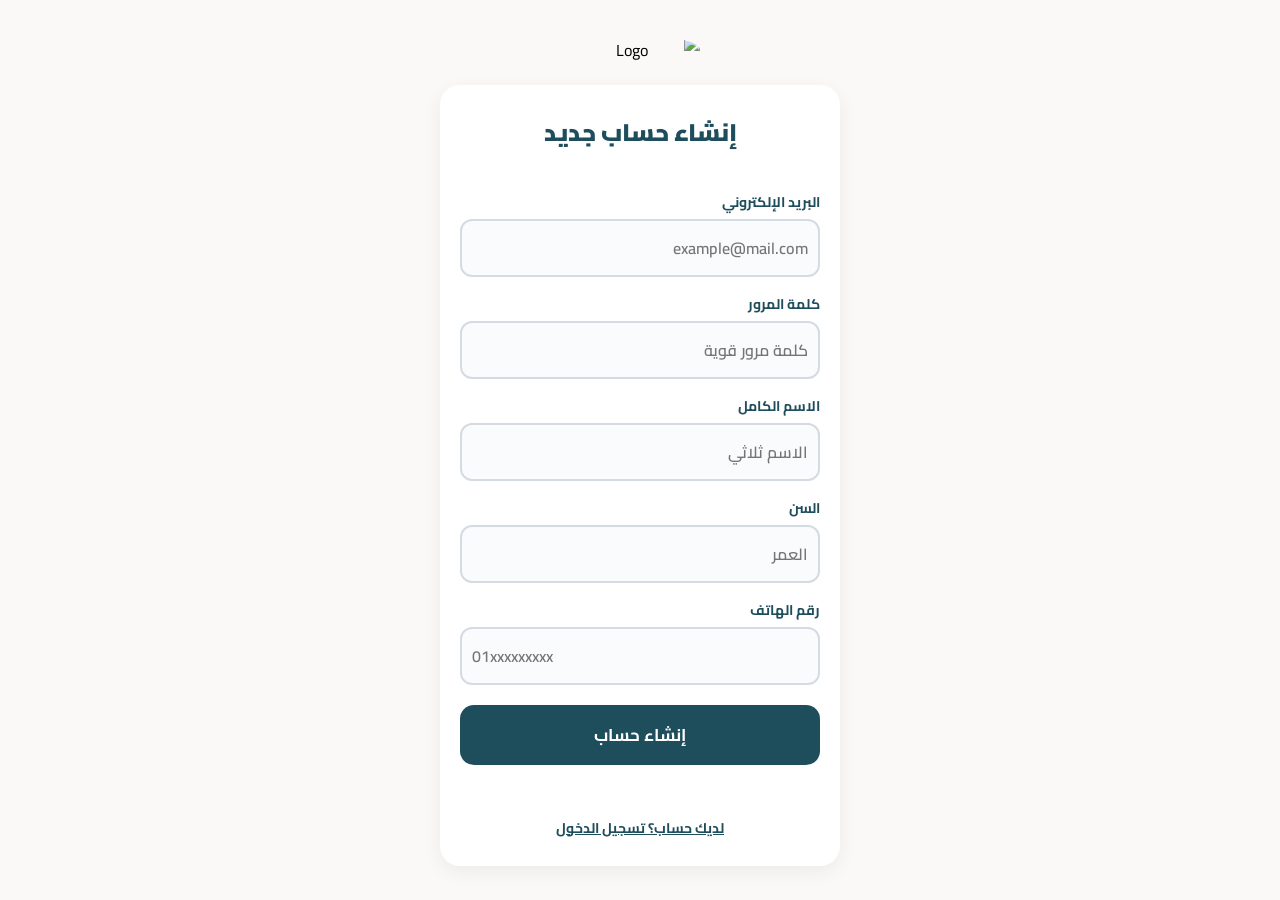
==== index.html @ 2b5a4156 "Rename syff.html to index.html" ====
<!DOCTYPE html>
<html lang="ar" dir="rtl">
<head>
    <meta charset="UTF-8">
    <meta name="viewport" content="width=device-width, initial-scale=1.0">
    <title>مركز سيبويه</title>
    <link href="https://fonts.googleapis.com/css2?family=Cairo:wght@400;600;700;900&display=swap" rel="stylesheet">
    <script src="https://cdn.jsdelivr.net/npm/@supabase/supabase-js@2"></script>
    <style>
        * { margin: 0; padding: 0; box-sizing: border-box; font-family: 'Cairo', sans-serif; }
        body { background: #FBF9F7; min-height: 100vh; display: flex; align-items: center; justify-content: center; padding: 20px; }
        .container { width: 100%; max-width: 400px; text-align: center; }
        .logo { width: 120px; border-radius: 50%; margin: 0 auto 20px; display: block; }
        .title { font-size: 24px; font-weight: 900; color: #1E4D5C; margin-bottom: 20px; }
        .form-box { background: #fff; border-radius: 20px; padding: 25px 20px; box-shadow: 0 6px 20px rgba(0,0,0,0.06); display: none; flex-direction: column; gap: 14px; }
        .form-box.active { display: flex; }
        .input-group { text-align: right; }
        .input-group label { display: block; font-size: 14px; font-weight: 700; color: #1E4D5C; margin-bottom: 4px; }
        .input-group input { width: 100%; padding: 12px 10px; border: 2px solid #d5dbe3; border-radius: 12px; font-size: 16px; font-weight: 600; background: #fafbfc; color: #1e293b; }
        .input-group input:focus { outline: none; border-color: #C9A84C; }
        .btn { width: 100%; padding: 14px; border: none; border-radius: 14px; font-size: 17px; font-weight: 700; cursor: pointer; background: #1E4D5C; color: #fff; margin-top: 6px; }
        .btn:active { background: #152e3a; }
        .switch-link { font-size: 14px; font-weight: 700; color: #1E4D5C; cursor: pointer; text-decoration: underline; margin-top: 4px; }
        .msg { font-size: 14px; font-weight: 600; min-height: 18px; }
        .msg.error { color: #d32f2f; }
        .msg.success { color: #2e7d32; }
    </style>
</head>
<body>

<div class="container">
    <img src="https://b.top4top.io/p_3812z0ztb0.png" alt="Logo" class="logo">

    <!-- فورم إنشاء الحساب -->
    <div id="signupBox" class="form-box active">
        <div class="title">إنشاء حساب جديد</div>
        <div class="input-group">
            <label>البريد الإلكتروني</label>
            <input type="email" id="signupEmail" placeholder="example@mail.com">
        </div>
        <div class="input-group">
            <label>كلمة المرور</label>
            <input type="password" id="signupPassword" placeholder="كلمة مرور قوية">
        </div>
        <div class="input-group">
            <label>الاسم الكامل</label>
            <input type="text" id="signupName" placeholder="الاسم ثلاثي">
        </div>
        <div class="input-group">
            <label>السن</label>
            <input type="number" id="signupAge" placeholder="العمر" min="5" max="100">
        </div>
        <div class="input-group">
            <label>رقم الهاتف</label>
            <input type="tel" id="signupPhone" placeholder="01xxxxxxxxx">
        </div>
        <button class="btn" id="signupBtn">إنشاء حساب</button>
        <div id="signupMsg" class="msg"></div>
        <div class="switch-link" id="goToLogin">لديك حساب؟ تسجيل الدخول</div>
    </div>

    <!-- فورم تسجيل الدخول -->
    <div id="loginBox" class="form-box">
        <div class="title">تسجيل الدخول</div>
        <div class="input-group">
            <label>البريد الإلكتروني</label>
            <input type="email" id="loginEmail" placeholder="example@mail.com">
        </div>
        <div class="input-group">
            <label>كلمة المرور</label>
            <input type="password" id="loginPassword" placeholder="كلمة المرور">
        </div>
        <button class="btn" id="loginBtn">دخول</button>
        <div id="loginMsg" class="msg"></div>
        <div class="switch-link" id="goToSignup">ليس لديك حساب؟ إنشاء حساب جديد</div>
    </div>
</div>

<script>
    // استخدم اسم مختلف لتجنب التعارض
    const sb = supabase.createClient(
        'https://mxacecdlzckykkvdpzbz.supabase.co',
        'sb_publishable_-1TlYGF9ZprgRnTuS5UK1w_07BvRaBD'
    );

    // دوال التبديل بين الفورمين
    function showLogin() {
        document.getElementById('signupBox').classList.remove('active');
        document.getElementById('loginBox').classList.add('active');
    }
    function showSignup() {
        document.getElementById('loginBox').classList.remove('active');
        document.getElementById('signupBox').classList.add('active');
    }

    // ربط الأزرار والروابط عند تحميل الصفحة
    window.addEventListener('load', function() {
        document.getElementById('signupBtn').addEventListener('click', handleSignup);
        document.getElementById('loginBtn').addEventListener('click', handleLogin);
        document.getElementById('goToLogin').addEventListener('click', showLogin);
        document.getElementById('goToSignup').addEventListener('click', showSignup);
    });

    // إنشاء حساب
    async function handleSignup() {
        const email = document.getElementById('signupEmail').value.trim();
        const password = document.getElementById('signupPassword').value;
        const fullName = document.getElementById('signupName').value.trim();
        const age = parseInt(document.getElementById('signupAge').value) || null;
        const phone = document.getElementById('signupPhone').value.trim() || null;
        const msgEl = document.getElementById('signupMsg');

        msgEl.className = 'msg';
        msgEl.textContent = '';

        if (!email || !password || !fullName) {
            msgEl.className = 'msg error';
            msgEl.textContent = 'الإيميل والاسم وكلمة المرور مطلوبين';
            return;
        }

        const { error } = await sb
            .from('sibawayh')
            .insert([{ email, password, full_name: fullName, age, phone }]);

        if (error) {
            msgEl.className = 'msg error';
            msgEl.textContent = 'فشل: ' + error.message;
            return;
        }

        msgEl.className = 'msg success';
        msgEl.textContent = 'تم إنشاء الحساب بنجاح! انتقل لتسجيل الدخول.';

        // نقل تلقائي لفورم الدخول بعد ثانيتين
        setTimeout(() => {
            showLogin();
            document.getElementById('loginEmail').value = email;
            document.getElementById('loginPassword').value = '';
            document.getElementById('loginMsg').textContent = '';
        }, 2000);
    }

    // تسجيل الدخول
    async function handleLogin() {
        const email = document.getElementById('loginEmail').value.trim();
        const password = document.getElementById('loginPassword').value;
        const msgEl = document.getElementById('loginMsg');

        msgEl.className = 'msg';
        msgEl.textContent = '';

        if (!email || !password) {
            msgEl.className = 'msg error';
            msgEl.textContent = 'أدخل البريد الإلكتروني وكلمة المرور';
            return;
        }

        const { data, error } = await sb
            .from('sibawayh')
            .select('*')
            .eq('email', email)
            .eq('password', password)
            .single();

        if (error || !data) {
            msgEl.className = 'msg error';
            msgEl.textContent = 'بيانات الدخول غير صحيحة';
            return;
        }

        localStorage.setItem('sibawayhUser', JSON.stringify(data));
        window.location.href = 'main.html';
    }
</script>

</body>
</html>
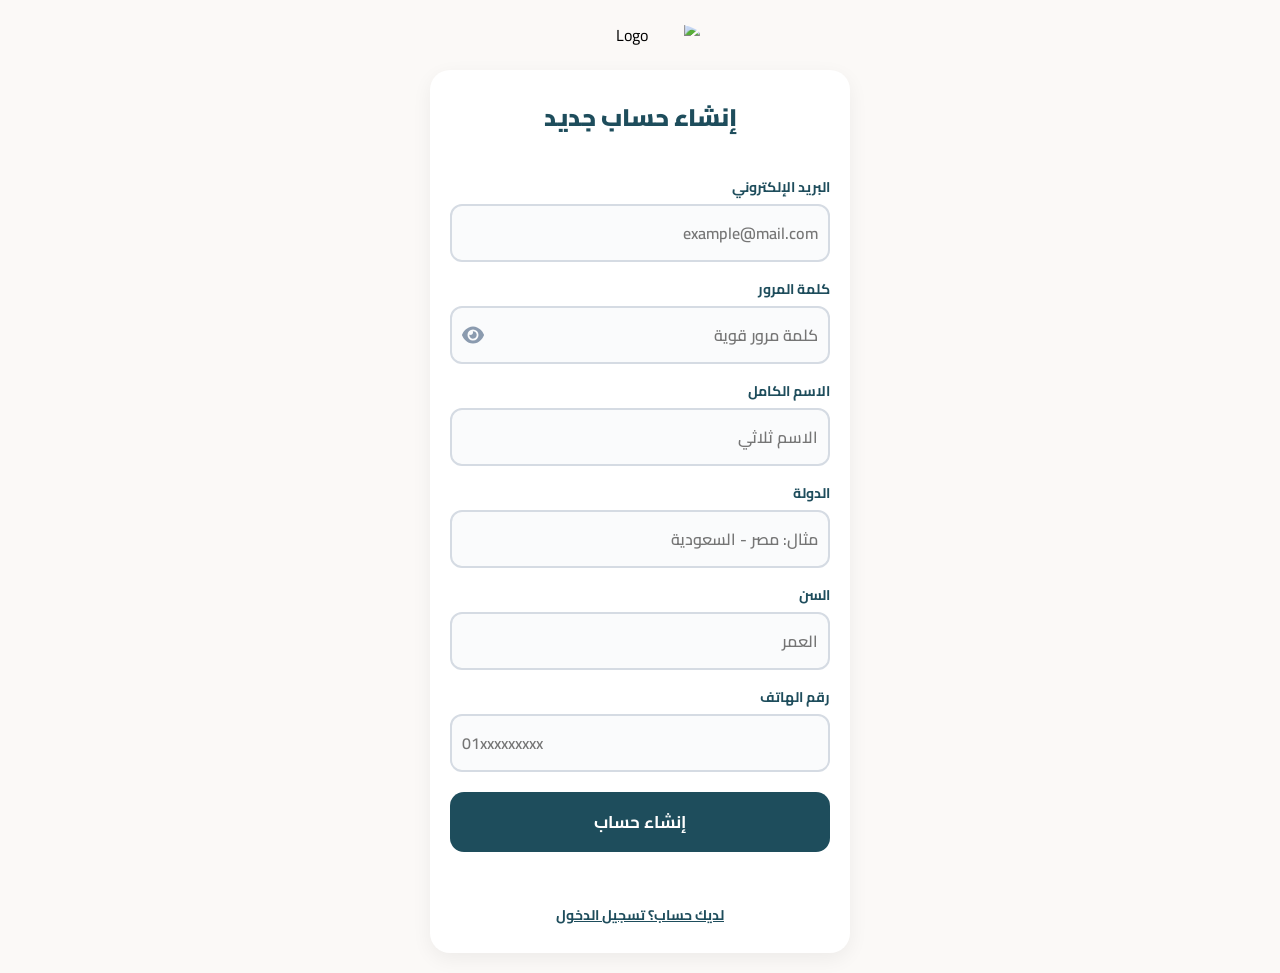
==== commit 6a6f658c: "Enhance signup form with country input and password toggle Updated the signup form to include countr" ====
--- a/index.html
+++ b/index.html
@@ -9,13 +9,33 @@
     <style>
         * { margin: 0; padding: 0; box-sizing: border-box; font-family: 'Cairo', sans-serif; }
         body { background: #FBF9F7; min-height: 100vh; display: flex; align-items: center; justify-content: center; padding: 20px; }
-        .container { width: 100%; max-width: 400px; text-align: center; }
+        .container { width: 100%; max-width: 420px; text-align: center; }
         .logo { width: 120px; border-radius: 50%; margin: 0 auto 20px; display: block; }
         .title { font-size: 24px; font-weight: 900; color: #1E4D5C; margin-bottom: 20px; }
         .form-box { background: #fff; border-radius: 20px; padding: 25px 20px; box-shadow: 0 6px 20px rgba(0,0,0,0.06); display: none; flex-direction: column; gap: 14px; }
         .form-box.active { display: flex; }
         .input-group { text-align: right; }
         .input-group label { display: block; font-size: 14px; font-weight: 700; color: #1E4D5C; margin-bottom: 4px; }
+        .password-wrapper { position: relative; display: flex; align-items: center; }
+        .password-wrapper input { width: 100%; padding: 12px 44px 12px 10px; border: 2px solid #d5dbe3; border-radius: 12px; font-size: 16px; font-weight: 600; background: #fafbfc; color: #1e293b; }
+        .password-wrapper input:focus { outline: none; border-color: #C9A84C; }
+        .eye-icon {
+            position: absolute;
+            left: 12px;
+            cursor: pointer;
+            display: flex;
+            align-items: center;
+            justify-content: center;
+            width: 22px;
+            height: 22px;
+            user-select: none;
+            -webkit-tap-highlight-color: transparent;
+            z-index: 2;
+        }
+        .eye-icon svg { width: 22px; height: 22px; fill: #8B9BAF; transition: fill 0.2s; }
+        .eye-icon:hover svg { fill: #1E4D5C; }
+        .eye-icon.show svg.eye-open { display: none; }
+        .eye-icon:not(.show) svg.eye-closed { display: none; }
         .input-group input { width: 100%; padding: 12px 10px; border: 2px solid #d5dbe3; border-radius: 12px; font-size: 16px; font-weight: 600; background: #fafbfc; color: #1e293b; }
         .input-group input:focus { outline: none; border-color: #C9A84C; }
         .btn { width: 100%; padding: 14px; border: none; border-radius: 14px; font-size: 17px; font-weight: 700; cursor: pointer; background: #1E4D5C; color: #fff; margin-top: 6px; }
@@ -40,11 +60,23 @@
         </div>
         <div class="input-group">
             <label>كلمة المرور</label>
-            <input type="password" id="signupPassword" placeholder="كلمة مرور قوية">
+            <div class="password-wrapper">
+                <input type="password" id="signupPassword" placeholder="كلمة مرور قوية">
+                <span class="eye-icon" id="signupEye" onclick="togglePassword('signupPassword', 'signupEye')">
+                    <!-- أيقونة العين المفتوحة (إظهار الباسورد) -->
+                    <svg class="eye-open" viewBox="0 0 576 512"><path d="M288 32c-80.8 0-145.5 36.8-192.6 80.6C48.6 156 17.3 208 2.5 243.7c-3.3 7.9-3.3 16.7 0 24.6C17.3 304 48.6 356 95.4 399.4C142.5 443.2 207.2 480 288 480s145.5-36.8 192.6-80.6c46.8-43.5 78.1-95.4 93-131.1c3.3-7.9 3.3-16.7 0-24.6c-14.9-35.7-46.2-87.7-93-131.1C433.5 68.8 368.8 32 288 32zM144 256a144 144 0 1 1 288 0 144 144 0 1 1 -288 0zm144-64c0 35.3-28.7 64-64 64c-7.1 0-13.9-1.2-20.3-3.3c-5.5-1.8-11.9 1.6-11.7 7.4c.3 6.9 1.3 13.8 3.2 20.7c13.7 51.2 66.4 81.6 117.6 67.9s81.6-66.4 67.9-117.6c-11.1-41.5-47.8-71.4-88.6-71.1c-5.8 .1-9.2 6.1-7.4 11.7c2.1 6.4 3.3 13.2 3.3 20.3z"/></svg>
+                    <!-- أيقونة العين المغلقة (إخفاء الباسورد) -->
+                    <svg class="eye-closed" viewBox="0 0 640 512"><path d="M38.8 5.1C28.4-3.1 13.3-1.2 5.1 9.2S-1.2 34.7 9.2 42.9l592 464c10.4 8.2 25.5 6.3 33.7-4.1s6.3-25.5-4.1-33.7L525.6 386.7c39.6-40.6 66.4-86.1 79.9-118.4c3.3-7.9 3.3-16.7 0-24.6c-14.9-35.7-46.2-87.7-93-131.1C465.5 68.8 400.8 32 320 32c-68.2 0-125 26.3-169.3 60.8L38.8 5.1zM223.1 149.5C248.6 126.2 282.7 112 320 112c79.5 0 144 64.5 144 144c0 24.9-6.3 48.3-17.4 68.7L408 294.5c8.4-19.3 10.6-41.4 4.8-63.3c-11.1-41.5-47.8-71.4-88.6-71.1c-5.8 .1-9.2 6.1-7.4 11.7c2.1 6.4 3.3 13.2 3.3 20.3c0 10.2-2.4 19.8-6.6 28.3L223.1 149.5zm223.1 223.1L362.7 319.4c-23.3 22.5-54.7 36.6-90.7 32.6c-51.2-5.1-92.2-44.8-99.3-95.9c-5.1-37.1 11.7-71.1 34.2-95.2L184.1 138.1C145.6 165.5 116.5 208 101.1 243.7c-3.3 7.9-3.3 16.7 0 24.6C116 304 147.4 356 194.2 399.4C241.3 443.2 306 480 386.8 480c46.2 0 87.5-14.2 122.9-37.3L446.2 372.5z"/></svg>
+                </span>
+            </div>
         </div>
         <div class="input-group">
             <label>الاسم الكامل</label>
             <input type="text" id="signupName" placeholder="الاسم ثلاثي">
+        </div>
+        <div class="input-group">
+            <label>الدولة</label>
+            <input type="text" id="signupCountry" placeholder="مثال: مصر - السعودية">
         </div>
         <div class="input-group">
             <label>السن</label>
@@ -68,7 +100,13 @@
         </div>
         <div class="input-group">
             <label>كلمة المرور</label>
-            <input type="password" id="loginPassword" placeholder="كلمة المرور">
+            <div class="password-wrapper">
+                <input type="password" id="loginPassword" placeholder="كلمة المرور">
+                <span class="eye-icon" id="loginEye" onclick="togglePassword('loginPassword', 'loginEye')">
+                    <svg class="eye-open" viewBox="0 0 576 512"><path d="M288 32c-80.8 0-145.5 36.8-192.6 80.6C48.6 156 17.3 208 2.5 243.7c-3.3 7.9-3.3 16.7 0 24.6C17.3 304 48.6 356 95.4 399.4C142.5 443.2 207.2 480 288 480s145.5-36.8 192.6-80.6c46.8-43.5 78.1-95.4 93-131.1c3.3-7.9 3.3-16.7 0-24.6c-14.9-35.7-46.2-87.7-93-131.1C433.5 68.8 368.8 32 288 32zM144 256a144 144 0 1 1 288 0 144 144 0 1 1 -288 0zm144-64c0 35.3-28.7 64-64 64c-7.1 0-13.9-1.2-20.3-3.3c-5.5-1.8-11.9 1.6-11.7 7.4c.3 6.9 1.3 13.8 3.2 20.7c13.7 51.2 66.4 81.6 117.6 67.9s81.6-66.4 67.9-117.6c-11.1-41.5-47.8-71.4-88.6-71.1c-5.8 .1-9.2 6.1-7.4 11.7c2.1 6.4 3.3 13.2 3.3 20.3z"/></svg>
+                    <svg class="eye-closed" viewBox="0 0 640 512"><path d="M38.8 5.1C28.4-3.1 13.3-1.2 5.1 9.2S-1.2 34.7 9.2 42.9l592 464c10.4 8.2 25.5 6.3 33.7-4.1s6.3-25.5-4.1-33.7L525.6 386.7c39.6-40.6 66.4-86.1 79.9-118.4c3.3-7.9 3.3-16.7 0-24.6c-14.9-35.7-46.2-87.7-93-131.1C465.5 68.8 400.8 32 320 32c-68.2 0-125 26.3-169.3 60.8L38.8 5.1zM223.1 149.5C248.6 126.2 282.7 112 320 112c79.5 0 144 64.5 144 144c0 24.9-6.3 48.3-17.4 68.7L408 294.5c8.4-19.3 10.6-41.4 4.8-63.3c-11.1-41.5-47.8-71.4-88.6-71.1c-5.8 .1-9.2 6.1-7.4 11.7c2.1 6.4 3.3 13.2 3.3 20.3c0 10.2-2.4 19.8-6.6 28.3L223.1 149.5zm223.1 223.1L362.7 319.4c-23.3 22.5-54.7 36.6-90.7 32.6c-51.2-5.1-92.2-44.8-99.3-95.9c-5.1-37.1 11.7-71.1 34.2-95.2L184.1 138.1C145.6 165.5 116.5 208 101.1 243.7c-3.3 7.9-3.3 16.7 0 24.6C116 304 147.4 356 194.2 399.4C241.3 443.2 306 480 386.8 480c46.2 0 87.5-14.2 122.9-37.3L446.2 372.5z"/></svg>
+                </span>
+            </div>
         </div>
         <button class="btn" id="loginBtn">دخول</button>
         <div id="loginMsg" class="msg"></div>
@@ -77,11 +115,23 @@
 </div>
 
 <script>
-    // استخدم اسم مختلف لتجنب التعارض
     const sb = supabase.createClient(
         'https://mxacecdlzckykkvdpzbz.supabase.co',
         'sb_publishable_-1TlYGF9ZprgRnTuS5UK1w_07BvRaBD'
     );
+
+    // دالة إظهار/إخفاء كلمة المرور
+    function togglePassword(inputId, eyeId) {
+        const input = document.getElementById(inputId);
+        const eye = document.getElementById(eyeId);
+        if (input.type === 'password') {
+            input.type = 'text';
+            eye.classList.add('show');
+        } else {
+            input.type = 'password';
+            eye.classList.remove('show');
+        }
+    }
 
     // دوال التبديل بين الفورمين
     function showLogin() {
@@ -106,6 +156,7 @@
         const email = document.getElementById('signupEmail').value.trim();
         const password = document.getElementById('signupPassword').value;
         const fullName = document.getElementById('signupName').value.trim();
+        const country = document.getElementById('signupCountry').value.trim() || null;
         const age = parseInt(document.getElementById('signupAge').value) || null;
         const phone = document.getElementById('signupPhone').value.trim() || null;
         const msgEl = document.getElementById('signupMsg');
@@ -121,9 +172,10 @@
 
         const { error } = await sb
             .from('sibawayh')
-            .insert([{ email, password, full_name: fullName, age, phone }]);
+            .insert([{ email, password, full_name: fullName, country, age, phone }]);
 
         if (error) {
+            console.error('تفاصيل الخطأ:', error);
             msgEl.className = 'msg error';
             msgEl.textContent = 'فشل: ' + error.message;
             return;
@@ -132,7 +184,6 @@
         msgEl.className = 'msg success';
         msgEl.textContent = 'تم إنشاء الحساب بنجاح! انتقل لتسجيل الدخول.';
 
-        // نقل تلقائي لفورم الدخول بعد ثانيتين
         setTimeout(() => {
             showLogin();
             document.getElementById('loginEmail').value = email;
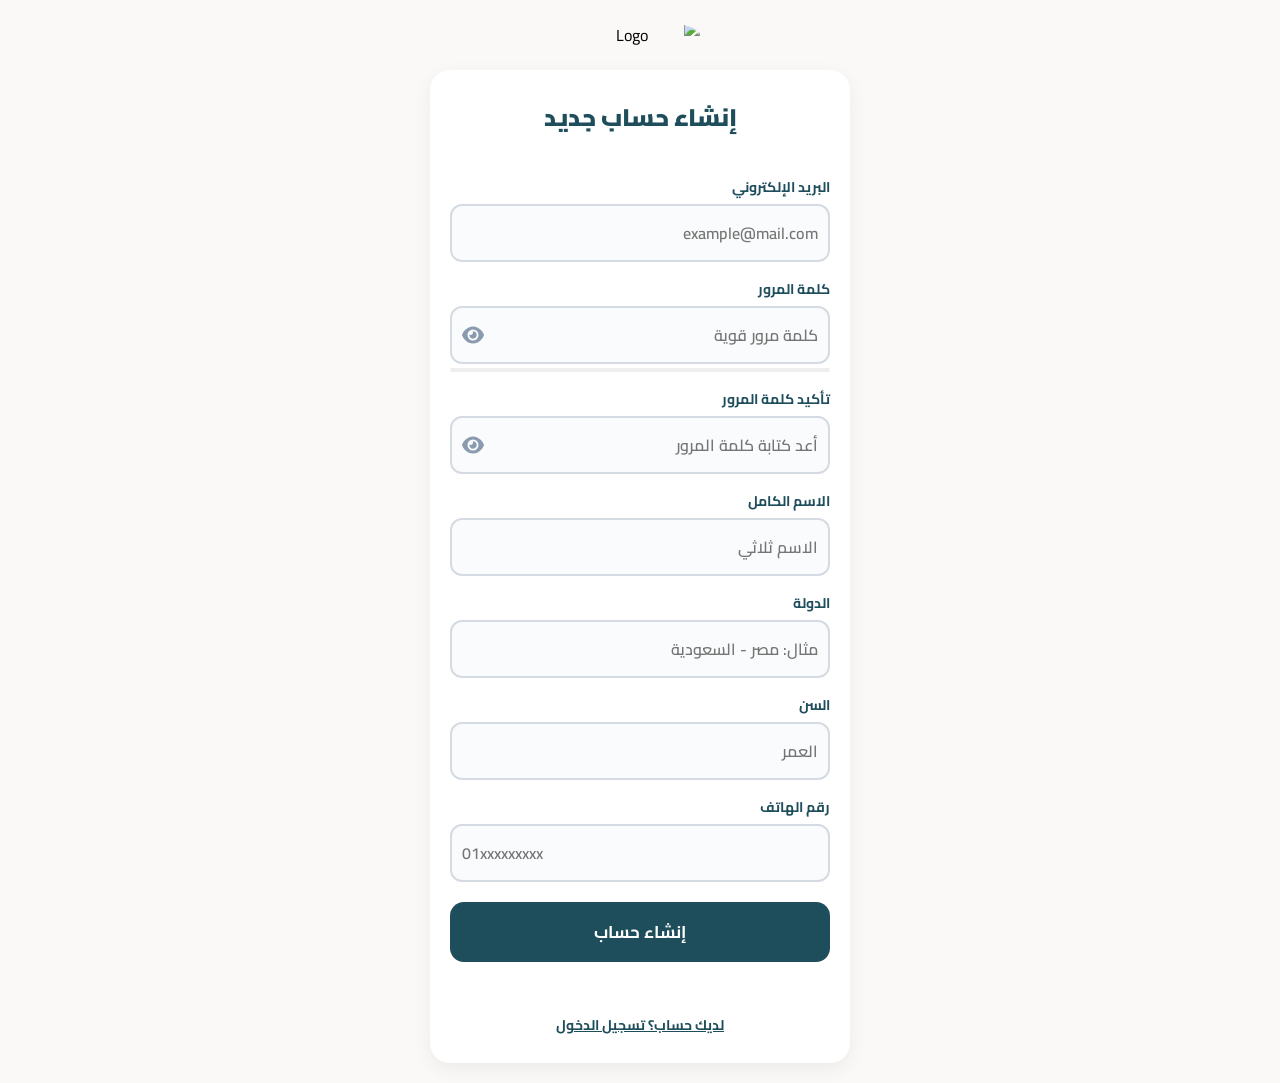
==== commit 60ba7a52: "Enhance signup form with password strength and confirmation Added password strength indicator and co" ====
--- a/index.html
+++ b/index.html
@@ -40,10 +40,16 @@
         .input-group input:focus { outline: none; border-color: #C9A84C; }
         .btn { width: 100%; padding: 14px; border: none; border-radius: 14px; font-size: 17px; font-weight: 700; cursor: pointer; background: #1E4D5C; color: #fff; margin-top: 6px; }
         .btn:active { background: #152e3a; }
+        .btn:disabled { opacity: 0.6; cursor: not-allowed; }
         .switch-link { font-size: 14px; font-weight: 700; color: #1E4D5C; cursor: pointer; text-decoration: underline; margin-top: 4px; }
         .msg { font-size: 14px; font-weight: 600; min-height: 18px; }
         .msg.error { color: #d32f2f; }
         .msg.success { color: #2e7d32; }
+        .msg.info { color: #f39c12; }
+        .password-strength { height: 4px; border-radius: 2px; margin-top: 4px; transition: all 0.3s; background: #eee; }
+        .password-strength.weak { background: #e94560; }
+        .password-strength.medium { background: #f39c12; }
+        .password-strength.strong { background: #2ed573; }
     </style>
 </head>
 <body>
@@ -63,9 +69,18 @@
             <div class="password-wrapper">
                 <input type="password" id="signupPassword" placeholder="كلمة مرور قوية">
                 <span class="eye-icon" id="signupEye" onclick="togglePassword('signupPassword', 'signupEye')">
-                    <!-- أيقونة العين المفتوحة (إظهار الباسورد) -->
                     <svg class="eye-open" viewBox="0 0 576 512"><path d="M288 32c-80.8 0-145.5 36.8-192.6 80.6C48.6 156 17.3 208 2.5 243.7c-3.3 7.9-3.3 16.7 0 24.6C17.3 304 48.6 356 95.4 399.4C142.5 443.2 207.2 480 288 480s145.5-36.8 192.6-80.6c46.8-43.5 78.1-95.4 93-131.1c3.3-7.9 3.3-16.7 0-24.6c-14.9-35.7-46.2-87.7-93-131.1C433.5 68.8 368.8 32 288 32zM144 256a144 144 0 1 1 288 0 144 144 0 1 1 -288 0zm144-64c0 35.3-28.7 64-64 64c-7.1 0-13.9-1.2-20.3-3.3c-5.5-1.8-11.9 1.6-11.7 7.4c.3 6.9 1.3 13.8 3.2 20.7c13.7 51.2 66.4 81.6 117.6 67.9s81.6-66.4 67.9-117.6c-11.1-41.5-47.8-71.4-88.6-71.1c-5.8 .1-9.2 6.1-7.4 11.7c2.1 6.4 3.3 13.2 3.3 20.3z"/></svg>
-                    <!-- أيقونة العين المغلقة (إخفاء الباسورد) -->
+                    <svg class="eye-closed" viewBox="0 0 640 512"><path d="M38.8 5.1C28.4-3.1 13.3-1.2 5.1 9.2S-1.2 34.7 9.2 42.9l592 464c10.4 8.2 25.5 6.3 33.7-4.1s6.3-25.5-4.1-33.7L525.6 386.7c39.6-40.6 66.4-86.1 79.9-118.4c3.3-7.9 3.3-16.7 0-24.6c-14.9-35.7-46.2-87.7-93-131.1C465.5 68.8 400.8 32 320 32c-68.2 0-125 26.3-169.3 60.8L38.8 5.1zM223.1 149.5C248.6 126.2 282.7 112 320 112c79.5 0 144 64.5 144 144c0 24.9-6.3 48.3-17.4 68.7L408 294.5c8.4-19.3 10.6-41.4 4.8-63.3c-11.1-41.5-47.8-71.4-88.6-71.1c-5.8 .1-9.2 6.1-7.4 11.7c2.1 6.4 3.3 13.2 3.3 20.3c0 10.2-2.4 19.8-6.6 28.3L223.1 149.5zm223.1 223.1L362.7 319.4c-23.3 22.5-54.7 36.6-90.7 32.6c-51.2-5.1-92.2-44.8-99.3-95.9c-5.1-37.1 11.7-71.1 34.2-95.2L184.1 138.1C145.6 165.5 116.5 208 101.1 243.7c-3.3 7.9-3.3 16.7 0 24.6C116 304 147.4 356 194.2 399.4C241.3 443.2 306 480 386.8 480c46.2 0 87.5-14.2 122.9-37.3L446.2 372.5z"/></svg>
+                </span>
+            </div>
+            <div class="password-strength" id="passwordStrength"></div>
+        </div>
+        <div class="input-group">
+            <label>تأكيد كلمة المرور</label>
+            <div class="password-wrapper">
+                <input type="password" id="signupPasswordConfirm" placeholder="أعد كتابة كلمة المرور">
+                <span class="eye-icon" id="signupEyeConfirm" onclick="togglePassword('signupPasswordConfirm', 'signupEyeConfirm')">
+                    <svg class="eye-open" viewBox="0 0 576 512"><path d="M288 32c-80.8 0-145.5 36.8-192.6 80.6C48.6 156 17.3 208 2.5 243.7c-3.3 7.9-3.3 16.7 0 24.6C17.3 304 48.6 356 95.4 399.4C142.5 443.2 207.2 480 288 480s145.5-36.8 192.6-80.6c46.8-43.5 78.1-95.4 93-131.1c3.3-7.9 3.3-16.7 0-24.6c-14.9-35.7-46.2-87.7-93-131.1C433.5 68.8 368.8 32 288 32zM144 256a144 144 0 1 1 288 0 144 144 0 1 1 -288 0zm144-64c0 35.3-28.7 64-64 64c-7.1 0-13.9-1.2-20.3-3.3c-5.5-1.8-11.9 1.6-11.7 7.4c.3 6.9 1.3 13.8 3.2 20.7c13.7 51.2 66.4 81.6 117.6 67.9s81.6-66.4 67.9-117.6c-11.1-41.5-47.8-71.4-88.6-71.1c-5.8 .1-9.2 6.1-7.4 11.7c2.1 6.4 3.3 13.2 3.3 20.3z"/></svg>
                     <svg class="eye-closed" viewBox="0 0 640 512"><path d="M38.8 5.1C28.4-3.1 13.3-1.2 5.1 9.2S-1.2 34.7 9.2 42.9l592 464c10.4 8.2 25.5 6.3 33.7-4.1s6.3-25.5-4.1-33.7L525.6 386.7c39.6-40.6 66.4-86.1 79.9-118.4c3.3-7.9 3.3-16.7 0-24.6c-14.9-35.7-46.2-87.7-93-131.1C465.5 68.8 400.8 32 320 32c-68.2 0-125 26.3-169.3 60.8L38.8 5.1zM223.1 149.5C248.6 126.2 282.7 112 320 112c79.5 0 144 64.5 144 144c0 24.9-6.3 48.3-17.4 68.7L408 294.5c8.4-19.3 10.6-41.4 4.8-63.3c-11.1-41.5-47.8-71.4-88.6-71.1c-5.8 .1-9.2 6.1-7.4 11.7c2.1 6.4 3.3 13.2 3.3 20.3c0 10.2-2.4 19.8-6.6 28.3L223.1 149.5zm223.1 223.1L362.7 319.4c-23.3 22.5-54.7 36.6-90.7 32.6c-51.2-5.1-92.2-44.8-99.3-95.9c-5.1-37.1 11.7-71.1 34.2-95.2L184.1 138.1C145.6 165.5 116.5 208 101.1 243.7c-3.3 7.9-3.3 16.7 0 24.6C116 304 147.4 356 194.2 399.4C241.3 443.2 306 480 386.8 480c46.2 0 87.5-14.2 122.9-37.3L446.2 372.5z"/></svg>
                 </span>
             </div>
@@ -120,7 +135,7 @@
         'sb_publishable_-1TlYGF9ZprgRnTuS5UK1w_07BvRaBD'
     );
 
-    // دالة إظهار/إخفاء كلمة المرور
+    // ========== دوال إظهار/إخفاء كلمة المرور ==========
     function togglePassword(inputId, eyeId) {
         const input = document.getElementById(inputId);
         const eye = document.getElementById(eyeId);
@@ -133,56 +148,163 @@
         }
     }
 
-    // دوال التبديل بين الفورمين
+    // ========== دوال التبديل بين الفورمين ==========
     function showLogin() {
         document.getElementById('signupBox').classList.remove('active');
         document.getElementById('loginBox').classList.add('active');
+        document.getElementById('loginMsg').textContent = '';
     }
     function showSignup() {
         document.getElementById('loginBox').classList.remove('active');
         document.getElementById('signupBox').classList.add('active');
-    }
-
-    // ربط الأزرار والروابط عند تحميل الصفحة
+        document.getElementById('signupMsg').textContent = '';
+    }
+
+    // ========== التحقق من صحة البريد الإلكتروني ==========
+    function isValidEmail(email) {
+        const re = /^[^\s@]+@[^\s@]+\.[^\s@]+$/;
+        return re.test(email);
+    }
+
+    // ========== قياس قوة كلمة المرور ==========
+    function checkPasswordStrength(password) {
+        const strengthEl = document.getElementById('passwordStrength');
+        if (!strengthEl) return;
+        if (!password) {
+            strengthEl.className = 'password-strength';
+            return;
+        }
+        let strength = 0;
+        if (password.length >= 8) strength++;
+        if (/[a-z]/.test(password) && /[A-Z]/.test(password)) strength++;
+        if (/\d/.test(password)) strength++;
+        if (/[!@#$%^&*(),.?":{}|<>]/.test(password)) strength++;
+        
+        strengthEl.className = 'password-strength';
+        if (strength <= 1) strengthEl.classList.add('weak');
+        else if (strength <= 3) strengthEl.classList.add('medium');
+        else strengthEl.classList.add('strong');
+    }
+
+    // ========== ربط الأحداث عند تحميل الصفحة ==========
     window.addEventListener('load', function() {
         document.getElementById('signupBtn').addEventListener('click', handleSignup);
         document.getElementById('loginBtn').addEventListener('click', handleLogin);
         document.getElementById('goToLogin').addEventListener('click', showLogin);
         document.getElementById('goToSignup').addEventListener('click', showSignup);
+        
+        // مراقبة قوة كلمة المرور
+        document.getElementById('signupPassword').addEventListener('input', function() {
+            checkPasswordStrength(this.value);
+        });
+        
+        // السماح بالدخول عبر Enter
+        document.getElementById('loginPassword').addEventListener('keypress', function(e) {
+            if (e.key === 'Enter') handleLogin();
+        });
+        document.getElementById('signupPhone').addEventListener('keypress', function(e) {
+            if (e.key === 'Enter') handleSignup();
+        });
     });
 
-    // إنشاء حساب
+    // ========== إنشاء حساب ==========
     async function handleSignup() {
         const email = document.getElementById('signupEmail').value.trim();
         const password = document.getElementById('signupPassword').value;
+        const passwordConfirm = document.getElementById('signupPasswordConfirm').value;
         const fullName = document.getElementById('signupName').value.trim();
         const country = document.getElementById('signupCountry').value.trim() || null;
         const age = parseInt(document.getElementById('signupAge').value) || null;
-        const phone = document.getElementById('signupPhone').value.trim() || null;
+        const phone = document.getElementById('signupPhone').value.trim().replace(/\s+/g, '') || null;
         const msgEl = document.getElementById('signupMsg');
+        const btnEl = document.getElementById('signupBtn');
 
         msgEl.className = 'msg';
         msgEl.textContent = '';
 
-        if (!email || !password || !fullName) {
-            msgEl.className = 'msg error';
-            msgEl.textContent = 'الإيميل والاسم وكلمة المرور مطلوبين';
-            return;
-        }
-
+        // التحقق من البريد الإلكتروني
+        if (!email) {
+            msgEl.className = 'msg error';
+            msgEl.textContent = 'البريد الإلكتروني مطلوب';
+            return;
+        }
+        if (!isValidEmail(email)) {
+            msgEl.className = 'msg error';
+            msgEl.textContent = 'صيغة البريد الإلكتروني غير صحيحة';
+            return;
+        }
+
+        // التحقق من كلمة المرور
+        if (!password) {
+            msgEl.className = 'msg error';
+            msgEl.textContent = 'كلمة المرور مطلوبة';
+            return;
+        }
+        if (password.length < 6) {
+            msgEl.className = 'msg error';
+            msgEl.textContent = 'كلمة المرور يجب أن تكون 6 أحرف على الأقل';
+            return;
+        }
+
+        // التحقق من تطابق كلمتي المرور
+        if (password !== passwordConfirm) {
+            msgEl.className = 'msg error';
+            msgEl.textContent = 'كلمتا المرور غير متطابقتين';
+            return;
+        }
+
+        // التحقق من الاسم
+        if (!fullName) {
+            msgEl.className = 'msg error';
+            msgEl.textContent = 'الاسم الكامل مطلوب';
+            return;
+        }
+
+        // تعطيل الزر لمنع التكرار
+        btnEl.disabled = true;
+        btnEl.textContent = 'جاري إنشاء الحساب...';
+
+        // التحقق من عدم وجود حساب بنفس البريد الإلكتروني
+        const { data: existingUser, error: checkError } = await sb
+            .from('sibawayh')
+            .select('id')
+            .eq('email', email)
+            .maybeSingle();
+
+        if (checkError) {
+            console.error('خطأ في التحقق:', checkError);
+            msgEl.className = 'msg error';
+            msgEl.textContent = 'حدث خطأ في التحقق من البريد الإلكتروني';
+            btnEl.disabled = false;
+            btnEl.textContent = 'إنشاء حساب';
+            return;
+        }
+
+        if (existingUser) {
+            msgEl.className = 'msg error';
+            msgEl.textContent = 'هذا البريد الإلكتروني مسجل بالفعل. يرجى تسجيل الدخول.';
+            btnEl.disabled = false;
+            btnEl.textContent = 'إنشاء حساب';
+            return;
+        }
+
+        // إنشاء الحساب الجديد
         const { error } = await sb
             .from('sibawayh')
             .insert([{ email, password, full_name: fullName, country, age, phone }]);
 
+        btnEl.disabled = false;
+        btnEl.textContent = 'إنشاء حساب';
+
         if (error) {
             console.error('تفاصيل الخطأ:', error);
             msgEl.className = 'msg error';
-            msgEl.textContent = 'فشل: ' + error.message;
+            msgEl.textContent = 'فشل في إنشاء الحساب: ' + (error.message || 'حاول مرة أخرى');
             return;
         }
 
         msgEl.className = 'msg success';
-        msgEl.textContent = 'تم إنشاء الحساب بنجاح! انتقل لتسجيل الدخول.';
+        msgEl.textContent = 'تم إنشاء الحساب بنجاح! جاري تحويلك لتسجيل الدخول...';
 
         setTimeout(() => {
             showLogin();
@@ -192,11 +314,12 @@
         }, 2000);
     }
 
-    // تسجيل الدخول
+    // ========== تسجيل الدخول ==========
     async function handleLogin() {
         const email = document.getElementById('loginEmail').value.trim();
         const password = document.getElementById('loginPassword').value;
         const msgEl = document.getElementById('loginMsg');
+        const btnEl = document.getElementById('loginBtn');
 
         msgEl.className = 'msg';
         msgEl.textContent = '';
@@ -206,6 +329,9 @@
             msgEl.textContent = 'أدخل البريد الإلكتروني وكلمة المرور';
             return;
         }
+
+        btnEl.disabled = true;
+        btnEl.textContent = 'جاري تسجيل الدخول...';
 
         const { data, error } = await sb
             .from('sibawayh')
@@ -214,9 +340,19 @@
             .eq('password', password)
             .single();
 
+        btnEl.disabled = false;
+        btnEl.textContent = 'دخول';
+
         if (error || !data) {
             msgEl.className = 'msg error';
             msgEl.textContent = 'بيانات الدخول غير صحيحة';
+            return;
+        }
+
+        // فحص إذا كان الحساب محظوراً
+        if (data.banned === true) {
+            msgEl.className = 'msg error';
+            msgEl.textContent = 'تم حظر حسابك من قبل الإدارة. يرجى التواصل للدعم.';
             return;
         }
 
